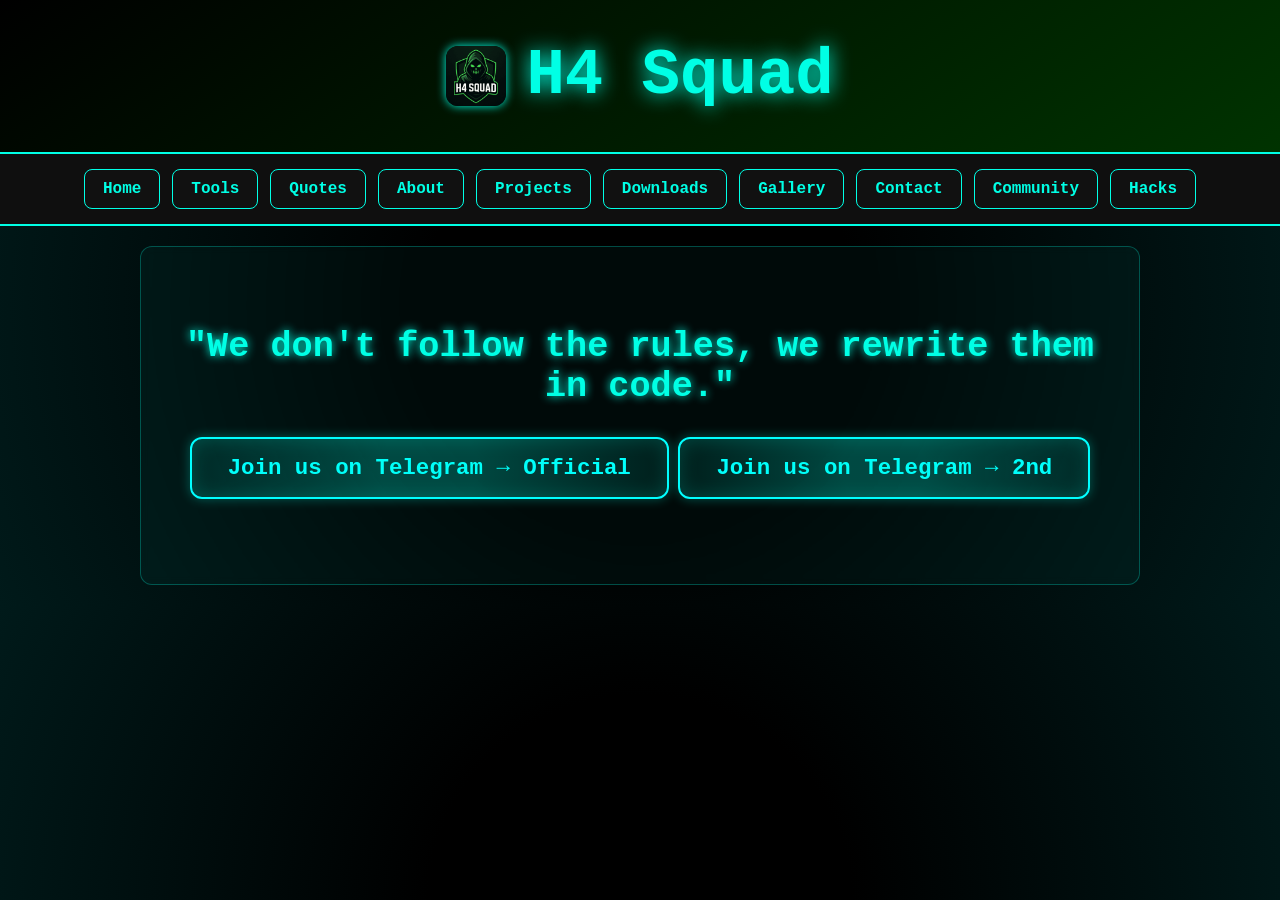
==== index.html @ eedea588 "Add files via upload" ====
<!DOCTYPE html>
<html lang="en">
<head>
  <meta charset="UTF-8" />
  <meta name="viewport" content="width=device-width, initial-scale=1.0" />
  <meta name="google-site-verification" content="google98528907d0a24b32" />
  <title>H4 Squad</title>
  <script type="application/ld+json">
  {
    "@context": "https://schema.org",
    "@type": "Organization",
    "name": "H4 Squad",
    "url": "https://h4squad.github.io",
    "description": "Elite collective of ethical hackers and cybersecurity innovators",
    "keywords": ["H4 Squad", "hackers", "cybersecurity", "ethical hacking"]
  }
  </script>
  <link rel="icon" href="favicon.ico" type="image/x-icon">
  <link rel="stylesheet" href="style.css" />
  <script src="script.js" defer></script>
</head>
<body>

<header>
    <div class="logo-container">
      <img src="logo.png" alt="H4 Logo" class="site-logo" />
      <h1>H4 Squad</h1>
    </div>
  </header>

<nav>
  <a href="#" onclick="showPage('home')">Home</a>
  <a href="#" onclick="showPage('tools')">Tools</a>
  <a href="#" onclick="showPage('quotes')">Quotes</a>
  <a href="#" onclick="showPage('about')">About</a>
  <a href="#" onclick="showPage('projects')">Projects</a>
  <a href="#" onclick="showPage('downloads')">Downloads</a>
  <a href="#" onclick="showPage('gallery')">Gallery</a>
  <a href="#" onclick="showPage('contact')">Contact</a>
  <a href="#" onclick="showPage('community')">Community</a>
  <a href="#" onclick="showPage('hacks')">Hacks</a>
</nav>

<section id="home" class="active">
  <h2>"We don't follow the rules, we rewrite them in code."</h2>
  <a class="telegram-link" href="https://t.me/h4_squad" target="_blank">
    Join us on Telegram → Official
  </a>
<a class="telegram-link" href="https://t.me/+J4scpz9v0Fo3OTdl" target="_blank">
    Join us on Telegram → 2nd
  </a>
</section>

<section id="tools"><h2>"A hacker is only as good as the tools they build."</h2>
<a class="download-link" href="https://adrinolinks.com/h4squadc" target="_blank">
    👉 Insta-Followers by (ARYA BHAI)
  </a>
<a class="download-link" href="https://adrinolinks.com/zEIOp" target="_blank">
    👉 JIO HOTSTAR-PREMIUIM ( JUGRAJ BHAI)
  </a></section>
<section id="quotes"><h2>"Behind every line of code, a shadow thinks."</h2></section>
<section id="about">
  <h2>Meet the minds behind H4 Squad</h2>
  <p>We are a collective of coders, creators, and digital warriors who believe in freedom of knowledge and innovation beyond boundaries.</p>
</section>
<section id="projects"><h2>"Revolution is built one project at a time."</h2></section>
<section id="downloads">
  <h2>"Download your future, decrypt your limits."</h2>
  <a class="download-link" href="https://adrinolinks.com/h4squad" target="_blank">
    👉 Insta -4 View by VIPESH , PULKIT (Click to Unlock)
  </a>
  <a class="download-link" href="https://adrinolinks.com/h4squada" target="_blank">
    👉 REMINI-PRO by (SHIVAM BHAI)
  </a>
</section>
<section id="gallery"><h2>"Every hack has a story — visualize it."</h2></section>
<section id="contact"><h2>"Ping us. Real ones know where to find us."</h2>
<br><br>
<h2> IF YOU WANT US TO MAKE YOUR WEBSITE THEN CLICK BUTTON ON BELOW </h2>
<a class="telegram-link" href="https://t.me/h4_squad" target="_blank">
    CONTACT
  </a></section>
<section id="community"><h2>"United minds create chaos — and order."</h2></section>
<section id="hacks"><h2>"Hacks aren't crimes, they're art in disguise."</h2></section>

</body>
</html>
---- style.css ----
* {
  margin: 0;
  padding: 0;
  box-sizing: border-box;
  scroll-behavior: smooth;
}
body {
  background: radial-gradient(circle, #000000 30%, #001a1a 100%);
  color: #00ffe5;
  font-family: 'Fira Code', 'Courier New', Courier, monospace;
  overflow-x: hidden;
}
header {
  background: linear-gradient(145deg, #000000, #003300);
  padding: 40px;
  text-align: center;
  box-shadow: 0 0 20px #00ffe5;
  animation: pulseGlow 6s ease-in-out infinite alternate;
}
@keyframes pulseGlow {
  0% { box-shadow: 0 0 10px #00ffe5; }
  100% { box-shadow: 0 0 25px #00ffe5; }
}
header h1 {
  font-size: 4em;
  text-shadow: 0 0 20px #00ffe5;
  animation: fadeInSlide 2s ease;
}

/* ✅ LOGO FIXED CSS */
.logo-container {
  display: flex;
  align-items: center;
  justify-content: center;
  gap: 20px;
  flex-wrap: wrap;
}
.site-logo {
  height: 60px;
  width: auto;
  border-radius: 12px;
  box-shadow: 0 0 10px #00ffe5;
  object-fit: contain;
  display: block;
}

/* Responsive for Mobile */
@media (max-width: 600px) {
  .logo-container {
    flex-direction: column;
    gap: 10px;
  }

  .site-logo {
    height: 50px;
  }

  header h1 {
    font-size: 2.5em;
  }
}

nav {
  display: flex;
  flex-wrap: wrap;
  justify-content: center;
  gap: 12px;
  padding: 15px;
  background: #0f0f0f;
  border-top: 2px solid #00ffe5;
  border-bottom: 2px solid #00ffe5;
}
nav a {
  color: #00ffe5;
  text-decoration: none;
  padding: 10px 18px;
  background-color: #111;
  border: 1px solid #00ffe5;
  border-radius: 8px;
  font-weight: bold;
  transition: all 0.4s ease;
}
nav a:hover {
  background-color: #00ffe5;
  color: #000;
  transform: scale(1.1);
  box-shadow: 0 0 12px #00ffe5;
}
section {
  padding: 80px 30px;
  text-align: center;
  display: none;
  opacity: 0;
  transform: translateY(20px);
  transition: all 0.6s ease-in-out;
  background: rgba(0, 255, 229, 0.04);
  margin: 20px auto;
  max-width: 1000px;
  border-radius: 12px;
  border: 1px solid #00ffe544;
  backdrop-filter: blur(4px);
}
section.active {
  display: block;
  opacity: 1;
  transform: translateY(0);
}
section h2 {
  font-size: 2.2em;
  color: #00ffe5;
  text-shadow: 0 0 10px #00ffe5;
  animation: fadeInSlide 1.6s ease;
}
@keyframes fadeInSlide {
  from { opacity: 0; transform: translateY(30px); }
  to { opacity: 1; transform: translateY(0); }
}

a.telegram-link,
a.download-link,
a.cta-link {
  display: inline-block;
  margin-top: 30px;
  padding: 16px 36px;
  font-size: 1.4em;
  font-weight: bold;
  color: #0ff;
  background-color: transparent;
  border: 2px solid #0ff;
  border-radius: 12px;
  text-decoration: none;
  position: relative;
  overflow: hidden;
  transition: all 0.4s ease;
  box-shadow: 0 0 12px #00ffe550, 0 0 20px #00ffe530 inset;
}
a.telegram-link:hover,
a.download-link:hover,
a.cta-link:hover {
  background-color: #00ffe5;
  color: #000;
  transform: scale(1.08);
  box-shadow: 0 0 18px #00ffe5, 0 0 35px #00ffe5 inset;
}
a.download-link::before,
a.telegram-link::before {
  content: "";
  position: absolute;
  top: -50%;
  left: -50%;
  width: 200%;
  height: 200%;
  background: radial-gradient(circle, #00ffe540 10%, transparent 70%);
  animation: pulseGlowBtn 3s infinite;
  z-index: 0;
}
a.download-link span,
a.telegram-link span {
  position: relative;
  z-index: 1;
}
@keyframes pulseGlowBtn {
  0% { transform: scale(0.95); opacity: 0.6; }
  50% { transform: scale(1.1); opacity: 0.3; }
  100% { transform: scale(0.95); opacity: 0.6; }
}
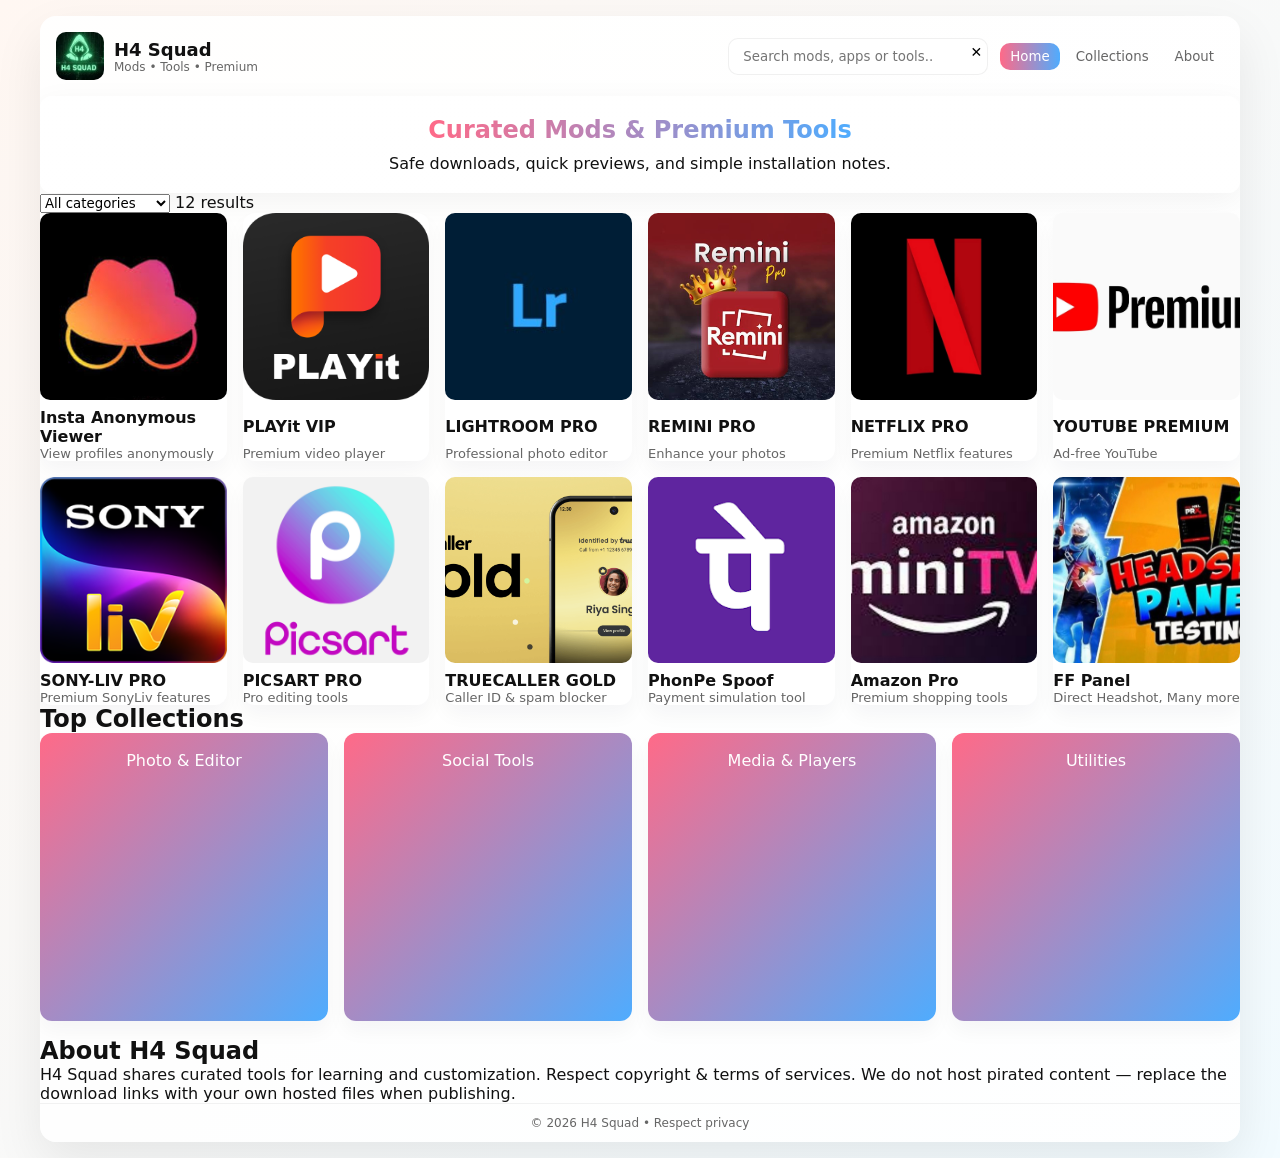
==== commit 9a323d08: "Add files via upload" ====
--- a/index.html
+++ b/index.html
@@ -1,87 +1,96 @@
 <!DOCTYPE html>
 <html lang="en">
 <head>
-  <meta charset="UTF-8" />
-  <meta name="viewport" content="width=device-width, initial-scale=1.0" />
-  <meta name="google-site-verification" content="google98528907d0a24b32" />
-  <title>H4 Squad</title>
-  <script type="application/ld+json">
-  {
-    "@context": "https://schema.org",
-    "@type": "Organization",
-    "name": "H4 Squad",
-    "url": "https://h4squad.github.io",
-    "description": "Elite collective of ethical hackers and cybersecurity innovators",
-    "keywords": ["H4 Squad", "hackers", "cybersecurity", "ethical hacking"]
-  }
-  </script>
-  <link rel="icon" href="favicon.ico" type="image/x-icon">
-  <link rel="stylesheet" href="style.css" />
-  <script src="script.js" defer></script>
+<meta charset="UTF-8">
+<meta name="viewport" content="width=device-width,initial-scale=1,0>
+<title>H4 Squad — Mods & Premium Tools</title>
+<link rel="icon" href="images/logo.jpg">
+<link rel="stylesheet" href="style.css">
+<script src="script.js" defer></script>
 </head>
 <body>
-
-<header>
-    <div class="logo-container">
-      <img src="logo.png" alt="H4 Logo" class="site-logo" />
-      <h1>H4 Squad</h1>
+<div class="app-wrap">
+  <header class="site-header">
+    <div class="left">
+      <img src="logo.jpg" alt="H4 Logo" class="logo">
+      <div class="brand">
+        <h1>H4 Squad</h1>
+        <p class="sub">Mods • Tools • Premium</p>
+      </div>
+    </div>
+    <div class="right">
+      <div class="search">
+        <input id="searchInput" type="search" placeholder="Search mods, apps or tools..." aria-label="Search mods">
+        <button id="searchClear" title="Clear">✕</button>
+      </div>
+      <nav class="top-nav" aria-label="top navigation">
+        <button data-target="home" class="nav-btn is-active">Home</button>
+        <button data-target="collections" class="nav-btn">Collections</button>
+        <button data-target="about" class="nav-btn">About</button>
+      </nav>
     </div>
   </header>
 
-<nav>
-  <a href="#" onclick="showPage('home')">Home</a>
-  <a href="#" onclick="showPage('tools')">Tools</a>
-  <a href="#" onclick="showPage('quotes')">Quotes</a>
-  <a href="#" onclick="showPage('about')">About</a>
-  <a href="#" onclick="showPage('projects')">Projects</a>
-  <a href="#" onclick="showPage('downloads')">Downloads</a>
-  <a href="#" onclick="showPage('gallery')">Gallery</a>
-  <a href="#" onclick="showPage('contact')">Contact</a>
-  <a href="#" onclick="showPage('community')">Community</a>
-  <a href="#" onclick="showPage('hacks')">Hacks</a>
-</nav>
+  <main class="main">
+    <section id="home" class="page active">
+      <div class="hero">
+        <h2>Curated Mods & Premium Tools</h2>
+        <p>Safe downloads, quick previews, and simple installation notes.</p>
+      </div>
+      <div class="controls">
+        <select id="categoryFilter" aria-label="Filter by category">
+          <option value="all">All categories</option>
+          <option value="social">Social</option>
+          <option value="photo">Photo & Edit</option>
+          <option value="media">Media & Players</option>
+          <option value="utilities">Utilities</option>
+        </select>
+        <span id="resultsCount">0 results</span>
+      </div>
+      <div id="cardsGrid" class="cards-grid"></div>
+    </section>
 
-<section id="home" class="active">
-  <h2>"We don't follow the rules, we rewrite them in code."</h2>
-  <a class="telegram-link" href="https://t.me/h4_squad" target="_blank">
-    Join us on Telegram → Official
-  </a>
-<a class="telegram-link" href="https://t.me/+J4scpz9v0Fo3OTdl" target="_blank">
-    Join us on Telegram → 2nd
-  </a>
-</section>
+    <section id="collections" class="page">
+      <h2>Top Collections</h2>
+      <div class="collections-grid">
+        <div class="collection-card" data-category="photo">Photo & Editor</div>
+        <div class="collection-card" data-category="social">Social Tools</div>
+        <div class="collection-card" data-category="media">Media & Players</div>
+        <div class="collection-card" data-category="utilities">Utilities</div>
+      </div>
+      <div id="collectionCards" class="cards-grid" style="margin-top:16px;"></div>
+    </section>
 
-<section id="tools"><h2>"A hacker is only as good as the tools they build."</h2>
-<a class="download-link" href="https://adrinolinks.com/h4squadc" target="_blank">
-    👉 Insta-Followers by (ARYA BHAI)
-  </a>
-<a class="download-link" href="https://adrinolinks.com/zEIOp" target="_blank">
-    👉 JIO HOTSTAR-PREMIUIM ( JUGRAJ BHAI)
-  </a></section>
-<section id="quotes"><h2>"Behind every line of code, a shadow thinks."</h2></section>
-<section id="about">
-  <h2>Meet the minds behind H4 Squad</h2>
-  <p>We are a collective of coders, creators, and digital warriors who believe in freedom of knowledge and innovation beyond boundaries.</p>
-</section>
-<section id="projects"><h2>"Revolution is built one project at a time."</h2></section>
-<section id="downloads">
-  <h2>"Download your future, decrypt your limits."</h2>
-  <a class="download-link" href="https://adrinolinks.com/h4squad" target="_blank">
-    👉 Insta -4 View by VIPESH , PULKIT (Click to Unlock)
-  </a>
-  <a class="download-link" href="https://adrinolinks.com/h4squada" target="_blank">
-    👉 REMINI-PRO by (SHIVAM BHAI)
-  </a>
-</section>
-<section id="gallery"><h2>"Every hack has a story — visualize it."</h2></section>
-<section id="contact"><h2>"Ping us. Real ones know where to find us."</h2>
-<br><br>
-<h2> IF YOU WANT US TO MAKE YOUR WEBSITE THEN CLICK BUTTON ON BELOW </h2>
-<a class="telegram-link" href="https://t.me/h4_squad" target="_blank">
-    CONTACT
-  </a></section>
-<section id="community"><h2>"United minds create chaos — and order."</h2></section>
-<section id="hacks"><h2>"Hacks aren't crimes, they're art in disguise."</h2></section>
+    <section id="about" class="page">
+      <h2>About H4 Squad</h2>
+      <p>H4 Squad shares curated tools for learning and customization. Respect copyright & terms of services. We do not host pirated content — replace the download links with your own hosted files when publishing.</p>
+    </section>
+  </main>
 
+  <footer class="site-footer">
+    <div>© <span id="year"></span> H4 Squad • Respect privacy</div>
+  </footer>
+</div> 
+
+<!-- Modal -->
+<div id="modal" class="modal" role="dialog" aria-hidden="true">
+  <div class="modal-panel">
+    <button id="modalClose" class="modal-close">✕</button>
+    <div class="modal-body">
+      <img id="modalImg" class="modal-img" src="" alt="mod image">
+      <div class="modal-content">
+        <h3 id="modalTitle"></h3>
+        <p id="modalDesc"></p>
+        <ul class="meta">
+          <li><strong>Size:</strong> <span id="modalSize"></span></li>
+          <li><strong>Category:</strong> <span id="modalCat"></span></li>
+        </ul>
+        <div class="modal-actions">
+          <a id="downloadBtn" class="btn primary" href="#" target="_blank">Download</a>
+        </div>
+      </div>
+    </div>
+  </div>
+</div>
 </body>
 </html>
--- a/style.css
+++ b/style.css
@@ -1,167 +1,106 @@
-
-* {
-  margin: 0;
-  padding: 0;
-  box-sizing: border-box;
-  scroll-behavior: smooth;
-}
-body {
-  background: radial-gradient(circle, #000000 30%, #001a1a 100%);
-  color: #00ffe5;
-  font-family: 'Fira Code', 'Courier New', Courier, monospace;
-  overflow-x: hidden;
-}
-header {
-  background: linear-gradient(145deg, #000000, #003300);
-  padding: 40px;
-  text-align: center;
-  box-shadow: 0 0 20px #00ffe5;
-  animation: pulseGlow 6s ease-in-out infinite alternate;
-}
-@keyframes pulseGlow {
-  0% { box-shadow: 0 0 10px #00ffe5; }
-  100% { box-shadow: 0 0 25px #00ffe5; }
-}
-header h1 {
-  font-size: 4em;
-  text-shadow: 0 0 20px #00ffe5;
-  animation: fadeInSlide 2s ease;
+:root{
+  --bg1:#fff7f2; --bg2:#f2fbff; --primary:#ff6a88; --accent:#4facfe;
+  --muted:#666; --radius:12px; --ease:cubic-bezier(.16,.84,.3,1);
 }
 
-/* ✅ LOGO FIXED CSS */
-.logo-container {
-  display: flex;
-  align-items: center;
-  justify-content: center;
-  gap: 20px;
-  flex-wrap: wrap;
-}
-.site-logo {
-  height: 60px;
-  width: auto;
-  border-radius: 12px;
-  box-shadow: 0 0 10px #00ffe5;
-  object-fit: contain;
-  display: block;
+*{box-sizing:border-box;margin:0;padding:0;font-family:Inter,system-ui,sans-serif;}
+body{background:linear-gradient(135deg,var(--bg1),var(--bg2));padding:16px;display:flex;justify-content:center;color:#111;}
+.app-wrap{width:100%;max-width:1200px;background:linear-gradient(180deg,rgba(255,255,255,0.95),rgba(255,255,255,0.9));border-radius:16px;overflow:hidden;box-shadow:0 20px 50px rgba(0,0,0,0.08);}
+
+/* ===== Header ===== */
+.site-header{display:flex;justify-content:space-between;align-items:center;padding:16px;gap:12px;flex-wrap:wrap;}
+.left{display:flex;align-items:center;gap:10px;}
+.logo{width:48px;height:48px;border-radius:10px;object-fit:cover;}
+.brand h1{margin:0;font-size:18px;}
+.brand .sub{font-size:12px;color:var(--muted);}
+.right{display:flex;align-items:center;gap:12px;flex-wrap:wrap;}
+.search{position:relative;}
+.search input{padding:10px 40px 10px 14px;border-radius:10px;border:1px solid rgba(0,0,0,0.06);width:260px;outline:none;}
+#searchClear{position:absolute;right:6px;top:6px;background:transparent;border:0;cursor:pointer;font-size:14px;}
+.top-nav{display:flex;gap:6px;flex-wrap:wrap;}
+.nav-btn{background:transparent;border:0;padding:6px 10px;border-radius:10px;color:var(--muted);cursor:pointer;transition:all .25s var(--ease);}
+.nav-btn.is-active{background:linear-gradient(90deg,var(--primary),var(--accent));color:#fff;}
+
+/* ===== Hero ===== */
+.hero{display:flex;flex-direction:column;align-items:center;gap:10px;padding:20px;border-radius:12px;background:linear-gradient(180deg, rgba(255,255,255,0.95), rgba(255,255,255,0.9));box-shadow:0 8px 30px rgba(0,0,0,0.05);}
+.hero h2{font-size:24px;background:linear-gradient(90deg,var(--primary),var(--accent));-webkit-background-clip:text;-webkit-text-fill-color:transparent;text-align:center;}
+
+/* ===== Cards & Collections ===== */
+.cards-grid,
+.collections-grid{
+  display:grid;
+  grid-template-columns:repeat(auto-fit, minmax(180px, 1fr));
+  gap:16px;
 }
 
-/* Responsive for Mobile */
-@media (max-width: 600px) {
-  .logo-container {
-    flex-direction: column;
-    gap: 10px;
-  }
-
-  .site-logo {
-    height: 50px;
-  }
-
-  header h1 {
-    font-size: 2.5em;
-  }
+.card,
+.collection-card{
+  display:flex;flex-direction:column;justify-content:space-between;
+  background:#fff;border-radius:12px;box-shadow:0 10px 20px rgba(16,24,40,0.04);
+  cursor:pointer;transition:transform .18s var(--ease);
 }
 
-nav {
-  display: flex;
-  flex-wrap: wrap;
-  justify-content: center;
-  gap: 12px;
-  padding: 15px;
-  background: #0f0f0f;
-  border-top: 2px solid #00ffe5;
-  border-bottom: 2px solid #00ffe5;
+.card:hover,.collection-card:hover{transform:translateY(-6px);box-shadow:0 18px 40px rgba(16,24,40,0.06);}
+
+.card-img{
+  width:100%;height:auto;aspect-ratio:1 / 1;border-radius:10px;object-fit:cover;
 }
-nav a {
-  color: #00ffe5;
-  text-decoration: none;
-  padding: 10px 18px;
-  background-color: #111;
-  border: 1px solid #00ffe5;
-  border-radius: 8px;
-  font-weight: bold;
-  transition: all 0.4s ease;
-}
-nav a:hover {
-  background-color: #00ffe5;
-  color: #000;
-  transform: scale(1.1);
-  box-shadow: 0 0 12px #00ffe5;
-}
-section {
-  padding: 80px 30px;
-  text-align: center;
-  display: none;
-  opacity: 0;
-  transform: translateY(20px);
-  transition: all 0.6s ease-in-out;
-  background: rgba(0, 255, 229, 0.04);
-  margin: 20px auto;
-  max-width: 1000px;
-  border-radius: 12px;
-  border: 1px solid #00ffe544;
-  backdrop-filter: blur(4px);
-}
-section.active {
-  display: block;
-  opacity: 1;
-  transform: translateY(0);
-}
-section h2 {
-  font-size: 2.2em;
-  color: #00ffe5;
-  text-shadow: 0 0 10px #00ffe5;
-  animation: fadeInSlide 1.6s ease;
-}
-@keyframes fadeInSlide {
-  from { opacity: 0; transform: translateY(30px); }
-  to { opacity: 1; transform: translateY(0); }
+.card h3{font-size:16px;margin:8px 0 0;color:#111;text-align:left;}
+.card p{margin:0;color:var(--muted);font-size:13px;text-align:left;}
+
+.collection-card{
+  padding:18px;background:linear-gradient(135deg,var(--primary),var(--accent));color:#fff;text-align:center;
+  aspect-ratio:1 / 1;
 }
 
-a.telegram-link,
-a.download-link,
-a.cta-link {
-  display: inline-block;
-  margin-top: 30px;
-  padding: 16px 36px;
-  font-size: 1.4em;
-  font-weight: bold;
-  color: #0ff;
-  background-color: transparent;
-  border: 2px solid #0ff;
-  border-radius: 12px;
-  text-decoration: none;
-  position: relative;
-  overflow: hidden;
-  transition: all 0.4s ease;
-  box-shadow: 0 0 12px #00ffe550, 0 0 20px #00ffe530 inset;
+/* ===== Autocomplete ===== */
+.autocomplete-list{position:absolute;top:100%;left:0;right:0;background:#fff;border:1px solid rgba(0,0,0,0.08);border-radius:8px;max-height:240px;overflow:auto;box-shadow:0 12px 40px rgba(16,24,40,0.06);z-index:60;display:none;}
+.autocomplete-list li{padding:8px 12px;cursor:pointer;list-style:none;}
+.autocomplete-list li:hover{background:linear-gradient(90deg,var(--primary),var(--accent));color:#fff;}
+
+/* ===== Modal ===== */
+.modal{display:none;position:fixed;inset:0;background:rgba(0,0,0,0.45);backdrop-filter:blur(2px);align-items:center;justify-content:center;z-index:200;}
+.modal-panel{width:min(760px,95%);max-width:760px;background:#fff;border-radius:12px;overflow:hidden;box-shadow:0 40px 80px rgba(16,24,40,0.15);position:relative;}
+.modal-body{display:flex;gap:12px;padding:16px;align-items:flex-start;flex-wrap:wrap;}
+.modal-img{width:260px;height:260px;object-fit:cover;border-radius:10px;}
+.modal-content{flex:1;}
+.modal-close{position:absolute;right:18px;top:12px;border:0;background:transparent;font-size:22px;font-weight:bold;color:var(--primary);cursor:pointer;transition:color 0.2s;}
+.modal-close:hover{color:var(--accent);}
+.modal-actions{margin-top:12px;display:flex;gap:10px;justify-content:flex-start;flex-wrap:wrap;}
+.modal-actions .btn{padding:10px 16px;}
+.modal-actions .btn.primary{background:linear-gradient(90deg,var(--primary),var(--accent));color:#fff;padding:10px 16px;border-radius:10px;text-decoration:none;display:inline-block;font-weight:600;transition:all 0.2s;}
+.modal-actions .btn.primary:hover{transform:translateY(-2px);box-shadow:0 6px 12px rgba(0,0,0,0.15);}
+
+/* ===== Footer ===== */
+footer.site-footer{padding:12px;font-size:12px;text-align:center;color:var(--muted);border-top:1px solid rgba(0,0,0,0.05);}
+
+/* ===== Responsive ===== */
+@media(max-width:1024px){
+  .cards-grid,.collections-grid{grid-template-columns:repeat(auto-fit,minmax(160px,1fr));}
+  .hero h2{font-size:22px;}
 }
-a.telegram-link:hover,
-a.download-link:hover,
-a.cta-link:hover {
-  background-color: #00ffe5;
-  color: #000;
-  transform: scale(1.08);
-  box-shadow: 0 0 18px #00ffe5, 0 0 35px #00ffe5 inset;
+
+@media(max-width:780px){
+  .cards-grid,.collections-grid{grid-template-columns:repeat(2,1fr);}
+  .card-img,.collection-card{aspect-ratio:1 / 1;}
+  .modal-body{flex-direction:column;align-items:center;gap:16px;}
+  .modal-img{width:100%;height:auto;max-width:300px;}
+  .modal-content{width:100%;}
+  .modal-actions{justify-content:center;flex-wrap:wrap;}
+  .search input{width:160px;}
+  .right{gap:8px;}
+  .top-nav{justify-content:center;}
 }
-a.download-link::before,
-a.telegram-link::before {
-  content: "";
-  position: absolute;
-  top: -50%;
-  left: -50%;
-  width: 200%;
-  height: 200%;
-  background: radial-gradient(circle, #00ffe540 10%, transparent 70%);
-  animation: pulseGlowBtn 3s infinite;
-  z-index: 0;
+
+@media(max-width:600px){
+  .site-header{flex-direction:column;align-items:flex-start;gap:10px;}
+  .cards-grid,.collections-grid{grid-template-columns:repeat(2,1fr);}
+  .hero{padding:16px;}
 }
-a.download-link span,
-a.telegram-link span {
-  position: relative;
-  z-index: 1;
+
+@media(max-width:420px){
+  .search input{width:120px;}
+  .hero h2{font-size:20px;}
+  .cards-grid,.collections-grid{grid-template-columns:repeat(2,1fr);}
+  .card,.collection-card{padding:10px;}
 }
-@keyframes pulseGlowBtn {
-  0% { transform: scale(0.95); opacity: 0.6; }
-  50% { transform: scale(1.1); opacity: 0.3; }
-  100% { transform: scale(0.95); opacity: 0.6; }
-}
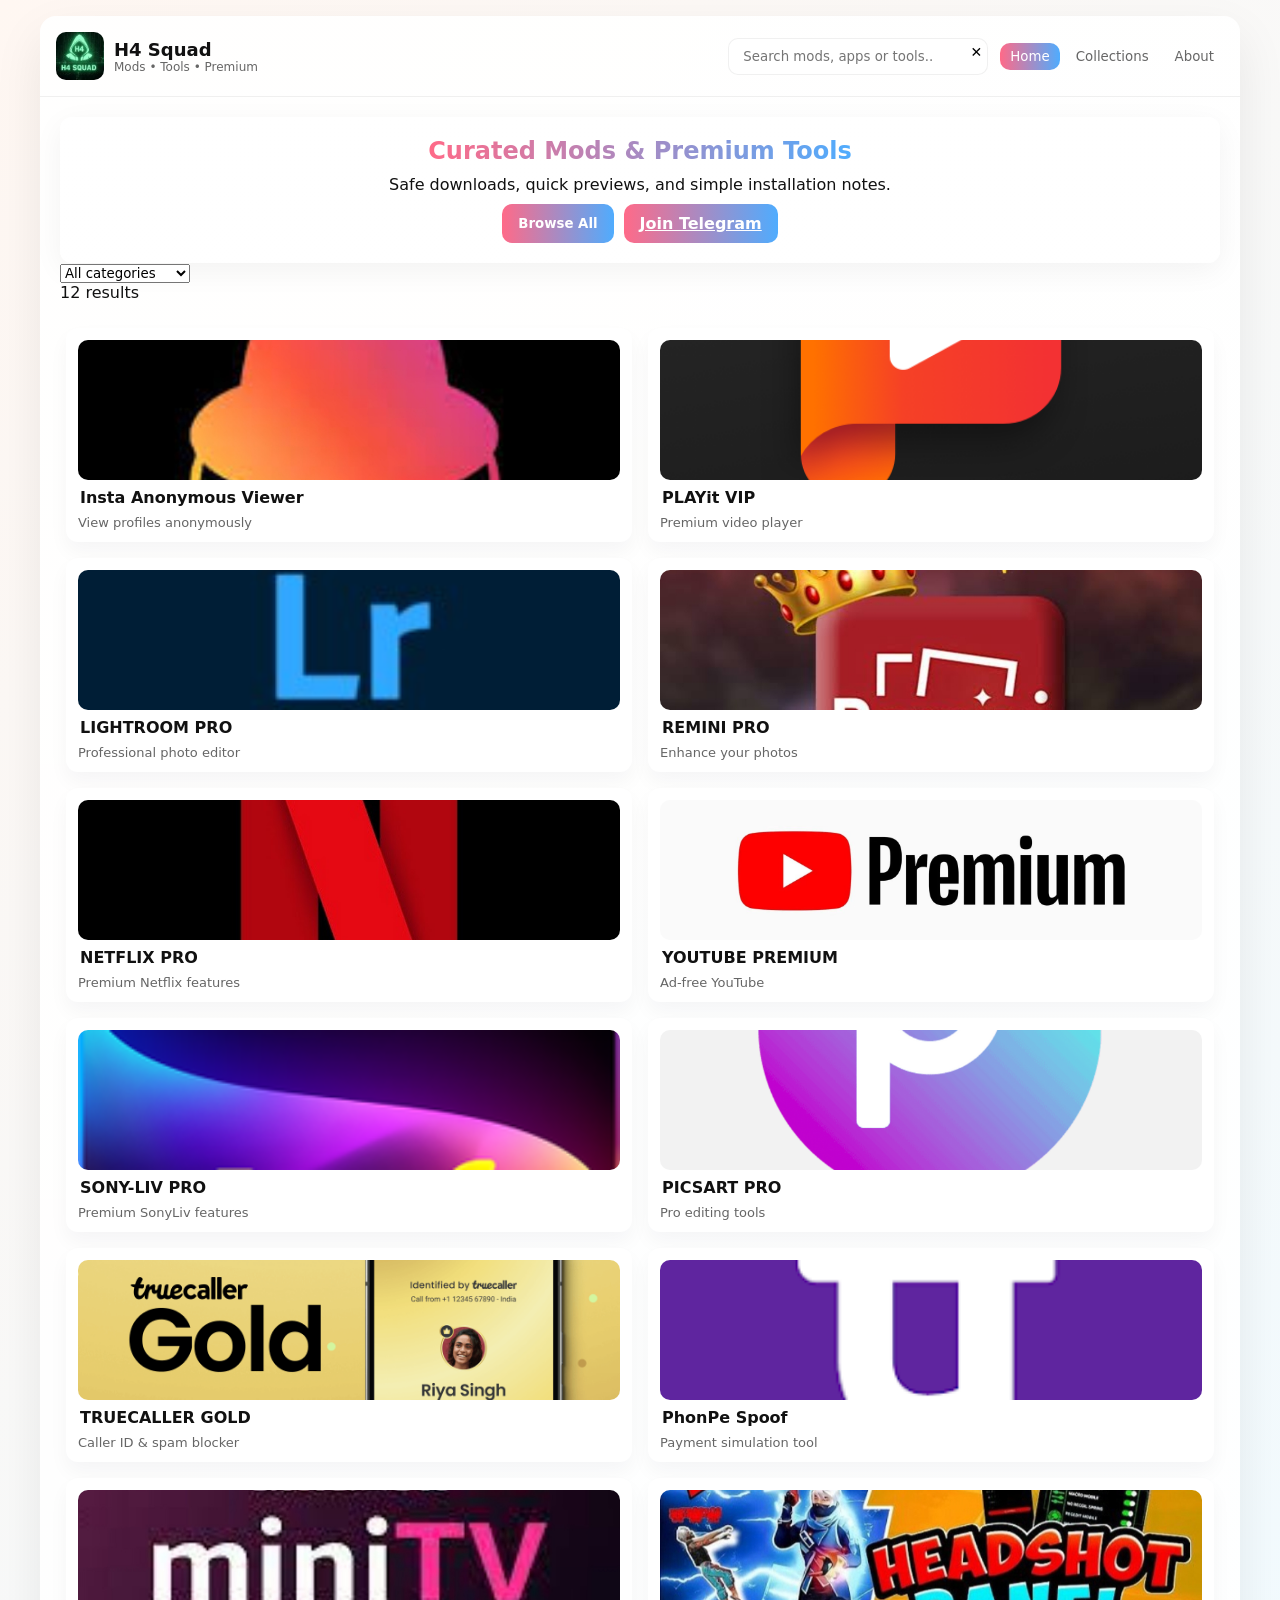
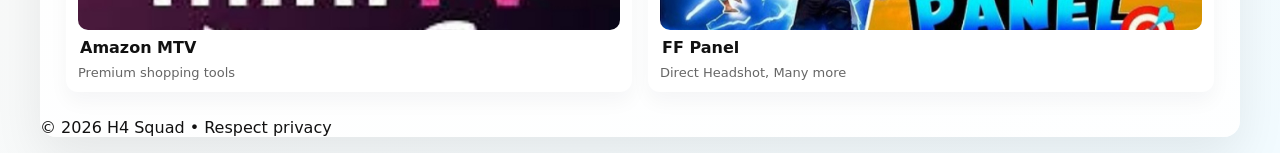
==== commit a94eb8ac: "Add files via upload" ====
--- a/index.html
+++ b/index.html
@@ -1,96 +1,114 @@
-<!DOCTYPE html>
+<!doctype html>
 <html lang="en">
 <head>
-<meta charset="UTF-8">
-<meta name="viewport" content="width=device-width,initial-scale=1,0>
-<title>H4 Squad — Mods & Premium Tools</title>
-<link rel="icon" href="images/logo.jpg">
-<link rel="stylesheet" href="style.css">
-<script src="script.js" defer></script>
+  <meta charset="utf-8" />
+  <meta name="viewport" content="width=device-width,initial-scale=1" />
+  <title>H4 Squad — Mods & Premium Tools</title>
+  <link rel="stylesheet" href="style.css">
+  <script src="script.js" defer></script>
 </head>
 <body>
-<div class="app-wrap">
-  <header class="site-header">
-    <div class="left">
-      <img src="logo.jpg" alt="H4 Logo" class="logo">
-      <div class="brand">
-        <h1>H4 Squad</h1>
-        <p class="sub">Mods • Tools • Premium</p>
+  <div class="app-wrap">
+
+    <header class="site-header">
+      <div class="left">
+        <img src="logo.jpg" alt="logo" class="logo">
+        <div class="brand">
+          <h1>H4 Squad</h1>
+          <p class="sub">Mods • Tools • Premium</p>
+        </div>
       </div>
-    </div>
-    <div class="right">
-      <div class="search">
-        <input id="searchInput" type="search" placeholder="Search mods, apps or tools..." aria-label="Search mods">
-        <button id="searchClear" title="Clear">✕</button>
+
+      <div class="right">
+        <div class="search" style="position:relative;">
+          <input id="searchInput" type="search" placeholder="Search mods, apps or tools..." aria-label="Search mods" autocomplete="off">
+          <button id="searchClear" title="Clear">✕</button>
+          <!-- autocomplete list appended by JS -->
+        </div>
+
+        <nav class="top-nav" aria-label="top navigation">
+          <button data-target="home" class="nav-btn is-active">Home</button>
+          <button data-target="collections" class="nav-btn">Collections</button>
+          <button data-target="about" class="nav-btn">About</button>
+        </nav>
       </div>
-      <nav class="top-nav" aria-label="top navigation">
-        <button data-target="home" class="nav-btn is-active">Home</button>
-        <button data-target="collections" class="nav-btn">Collections</button>
-        <button data-target="about" class="nav-btn">About</button>
-      </nav>
-    </div>
-  </header>
+    </header>
 
-  <main class="main">
-    <section id="home" class="page active">
-      <div class="hero">
-        <h2>Curated Mods & Premium Tools</h2>
-        <p>Safe downloads, quick previews, and simple installation notes.</p>
-      </div>
-      <div class="controls">
-        <select id="categoryFilter" aria-label="Filter by category">
-          <option value="all">All categories</option>
-          <option value="social">Social</option>
-          <option value="photo">Photo & Edit</option>
-          <option value="media">Media & Players</option>
-          <option value="utilities">Utilities</option>
-        </select>
-        <span id="resultsCount">0 results</span>
-      </div>
-      <div id="cardsGrid" class="cards-grid"></div>
-    </section>
+    <main class="main">
+      <!-- HOME -->
+      <section id="home" class="page active">
+        <div class="hero">
+          <h2>Curated Mods & Premium Tools</h2>
+          <p>Safe downloads, quick previews, and simple installation notes.</p>
+          <div class="hero-actions">
+            <button id="showAll" class="btn primary">Browse All</button>
+            <a class="btn telegram" href="https://t.me/h4_squad" target="_blank" rel="noopener">Join Telegram</a>
+          </div>
+        </div>
 
-    <section id="collections" class="page">
-      <h2>Top Collections</h2>
-      <div class="collections-grid">
-        <div class="collection-card" data-category="photo">Photo & Editor</div>
-        <div class="collection-card" data-category="social">Social Tools</div>
-        <div class="collection-card" data-category="media">Media & Players</div>
-        <div class="collection-card" data-category="utilities">Utilities</div>
-      </div>
-      <div id="collectionCards" class="cards-grid" style="margin-top:16px;"></div>
-    </section>
+        <div class="controls">
+          <div class="filters">
+            <select id="categoryFilter" aria-label="Filter by category">
+              <option value="all">All categories</option>
+              <option value="social">Social</option>
+              <option value="photo">Photo & Edit</option>
+              <option value="media">Media & Players</option>
+              <option value="utilities">Utilities</option>
+            </select>
+          </div>
+          <div class="stats">
+            <span id="resultsCount">0 results</span>
+          </div>
+        </div>
 
-    <section id="about" class="page">
-      <h2>About H4 Squad</h2>
-      <p>H4 Squad shares curated tools for learning and customization. Respect copyright & terms of services. We do not host pirated content — replace the download links with your own hosted files when publishing.</p>
-    </section>
-  </main>
+        <div id="cardsGrid" class="cards-grid" aria-live="polite"></div>
+      </section>
 
-  <footer class="site-footer">
-    <div>© <span id="year"></span> H4 Squad • Respect privacy</div>
-  </footer>
-</div> 
+      <!-- COLLECTIONS -->
+      <section id="collections" class="page">
+        <h2>Top Collections</h2>
+        <div class="collections-grid">
+          <div class="collection-card" data-category="photo"><h3>Photo & Editor</h3></div>
+          <div class="collection-card" data-category="social"><h3>Social Tools</h3></div>
+          <div class="collection-card" data-category="media"><h3>Media & Players</h3></div>
+          <div class="collection-card" data-category="utilities"><h3>Utilities</h3></div>
+        </div>
 
-<!-- Modal -->
-<div id="modal" class="modal" role="dialog" aria-hidden="true">
-  <div class="modal-panel">
-    <button id="modalClose" class="modal-close">✕</button>
-    <div class="modal-body">
-      <img id="modalImg" class="modal-img" src="" alt="mod image">
-      <div class="modal-content">
-        <h3 id="modalTitle"></h3>
-        <p id="modalDesc"></p>
-        <ul class="meta">
-          <li><strong>Size:</strong> <span id="modalSize"></span></li>
-          <li><strong>Category:</strong> <span id="modalCat"></span></li>
-        </ul>
-        <div class="modal-actions">
-          <a id="downloadBtn" class="btn primary" href="#" target="_blank">Download</a>
+        <div id="collectionCards" class="cards-grid" style="margin-top:18px;"></div>
+      </section>
+
+      <!-- ABOUT -->
+      <section id="about" class="page">
+        <h2>About H4 Squad</h2>
+        <p>H4 Squad shares curated tools for learning and customization. Respect copyright & terms of services.</p>
+      </section>
+    </main>
+
+    <footer class="site-footer">
+      <div>© <span id="year"></span> H4 Squad • Respect privacy</div>
+    </footer>
+  </div>
+
+  <!-- Modal -->
+  <div id="modal" class="modal" role="dialog" aria-hidden="true">
+    <div class="modal-panel" role="document">
+      <button id="modalClose" class="modal-close" aria-label="Close">✕</button>
+      <div class="modal-body">
+        <img id="modalImg" src="images/default.jpg" alt="" class="modal-img">
+        <div class="modal-content">
+          <h3 id="modalTitle"></h3>
+          <p id="modalDesc"></p>
+          <ul class="meta">
+            <li><strong>Size:</strong> <span id="modalSize"></span></li>
+            <li><strong>Category:</strong> <span id="modalCat"></span></li>
+          </ul>
+          <div class="modal-actions">
+            <a id="downloadBtn" class="btn primary" href="#" target="_blank" rel="noopener">Download</a>
+          </div>
         </div>
       </div>
     </div>
   </div>
-</div>
+
 </body>
 </html>
--- a/style.css
+++ b/style.css
@@ -1,106 +1,153 @@
 :root{
-  --bg1:#fff7f2; --bg2:#f2fbff; --primary:#ff6a88; --accent:#4facfe;
-  --muted:#666; --radius:12px; --ease:cubic-bezier(.16,.84,.3,1);
+  --bg1:#fff7f2;
+  --bg2:#f2fbff;
+  --primary:#ff6a88;
+  --accent:#4facfe;
+  --muted:#666;
+  --radius:12px;
+  --ease:cubic-bezier(.16,.84,.3,1);
 }
 
+/* Reset & base */
 *{box-sizing:border-box;margin:0;padding:0;font-family:Inter,system-ui,sans-serif;}
-body{background:linear-gradient(135deg,var(--bg1),var(--bg2));padding:16px;display:flex;justify-content:center;color:#111;}
-.app-wrap{width:100%;max-width:1200px;background:linear-gradient(180deg,rgba(255,255,255,0.95),rgba(255,255,255,0.9));border-radius:16px;overflow:hidden;box-shadow:0 20px 50px rgba(0,0,0,0.08);}
+body{
+  background:linear-gradient(135deg,var(--bg1),var(--bg2));
+  padding:16px;display:flex;justify-content:center;
+  color:#111;
+}
 
-/* ===== Header ===== */
-.site-header{display:flex;justify-content:space-between;align-items:center;padding:16px;gap:12px;flex-wrap:wrap;}
+/* Container */
+.app-wrap{
+  width:100%;max-width:1200px;
+  background:linear-gradient(180deg,rgba(255,255,255,0.95),rgba(255,255,255,0.9));
+  border-radius:16px;overflow:hidden;box-shadow:0 20px 50px rgba(0,0,0,0.08);
+}
+
+/* Header */
+.site-header{display:flex;justify-content:space-between;align-items:center;padding:16px;gap:12px;border-bottom:1px solid rgba(0,0,0,0.06);}
 .left{display:flex;align-items:center;gap:10px;}
 .logo{width:48px;height:48px;border-radius:10px;object-fit:cover;}
 .brand h1{margin:0;font-size:18px;}
 .brand .sub{font-size:12px;color:var(--muted);}
-.right{display:flex;align-items:center;gap:12px;flex-wrap:wrap;}
+
+/* Search + Nav */
+.right{display:flex;align-items:center;gap:12px;}
 .search{position:relative;}
-.search input{padding:10px 40px 10px 14px;border-radius:10px;border:1px solid rgba(0,0,0,0.06);width:260px;outline:none;}
+.search input{
+  padding:10px 40px 10px 14px;border-radius:10px;border:1px solid rgba(0,0,0,0.06);width:260px;outline:none;
+}
 #searchClear{position:absolute;right:6px;top:6px;background:transparent;border:0;cursor:pointer;font-size:14px;}
-.top-nav{display:flex;gap:6px;flex-wrap:wrap;}
+.top-nav{display:flex;gap:6px;}
 .nav-btn{background:transparent;border:0;padding:6px 10px;border-radius:10px;color:var(--muted);cursor:pointer;transition:all .25s var(--ease);}
 .nav-btn.is-active{background:linear-gradient(90deg,var(--primary),var(--accent));color:#fff;}
 
-/* ===== Hero ===== */
+/* Main */
+.main{padding:20px;}
+.page{display:none;}
+.page.active{display:block;}
+
+/* Hero */
 .hero{display:flex;flex-direction:column;align-items:center;gap:10px;padding:20px;border-radius:12px;background:linear-gradient(180deg, rgba(255,255,255,0.95), rgba(255,255,255,0.9));box-shadow:0 8px 30px rgba(0,0,0,0.05);}
-.hero h2{font-size:24px;background:linear-gradient(90deg,var(--primary),var(--accent));-webkit-background-clip:text;-webkit-text-fill-color:transparent;text-align:center;}
+.hero h2{font-size:24px;background:linear-gradient(90deg,var(--primary),var(--accent));-webkit-background-clip:text;-webkit-text-fill-color:transparent;}
+.hero-actions{display:flex;gap:10px;}
 
-/* ===== Cards & Collections ===== */
-.cards-grid,
-.collections-grid{
+/* Buttons */
+.btn{cursor:pointer;padding:10px 16px;border-radius:10px;border:0;font-weight:600;transition:all .2s var(--ease);}
+.btn.primary{background:linear-gradient(90deg,var(--primary),var(--accent));color:#fff;}
+.btn.telegram{background:linear-gradient(90deg,#ff6a88,#4facfe);color:#fff !important;}
+
+/* Grid & Card */
+.cards-grid{
   display:grid;
-  grid-template-columns:repeat(auto-fit, minmax(180px, 1fr));
+  grid-template-columns:repeat(2,1fr);  /* Always 2 mods per row */
   gap:16px;
+  margin-top:20px;
+  padding:6px;
 }
-
-.card,
-.collection-card{
-  display:flex;flex-direction:column;justify-content:space-between;
-  background:#fff;border-radius:12px;box-shadow:0 10px 20px rgba(16,24,40,0.04);
-  cursor:pointer;transition:transform .18s var(--ease);
-}
-
-.card:hover,.collection-card:hover{transform:translateY(-6px);box-shadow:0 18px 40px rgba(16,24,40,0.06);}
-
-.card-img{
-  width:100%;height:auto;aspect-ratio:1 / 1;border-radius:10px;object-fit:cover;
-}
-.card h3{font-size:16px;margin:8px 0 0;color:#111;text-align:left;}
+.card{padding:12px;background:#fff;border-radius:12px;box-shadow:0 10px 20px rgba(16,24,40,0.04);cursor:pointer;transition:transform .18s var(--ease);display:flex;flex-direction:column;gap:8px;align-items:stretch;}
+.card:hover{transform:translateY(-6px);box-shadow:0 18px 40px rgba(16,24,40,0.06);}
+.card-img{width:100%;height:140px;object-fit:cover;border-radius:10px;display:block;}
+.card h3{font-size:16px;margin:0 2px;color:#111;text-align:left;}
 .card p{margin:0;color:var(--muted);font-size:13px;text-align:left;}
 
-.collection-card{
-  padding:18px;background:linear-gradient(135deg,var(--primary),var(--accent));color:#fff;text-align:center;
-  aspect-ratio:1 / 1;
-}
+/* Collections */
+.collections-grid{display:grid;grid-template-columns:repeat(auto-fit,minmax(200px,1fr));gap:12px;margin-top:16px;}
+.collection-card{padding:18px;background:linear-gradient(135deg,var(--primary),var(--accent));color:#fff;border-radius:12px;cursor:pointer;text-align:center;}
 
-/* ===== Autocomplete ===== */
+/* Autocomplete */
 .autocomplete-list{position:absolute;top:100%;left:0;right:0;background:#fff;border:1px solid rgba(0,0,0,0.08);border-radius:8px;max-height:240px;overflow:auto;box-shadow:0 12px 40px rgba(16,24,40,0.06);z-index:60;display:none;}
 .autocomplete-list li{padding:8px 12px;cursor:pointer;list-style:none;}
 .autocomplete-list li:hover{background:linear-gradient(90deg,var(--primary),var(--accent));color:#fff;}
 
-/* ===== Modal ===== */
+/* Modal */
 .modal{display:none;position:fixed;inset:0;background:rgba(0,0,0,0.45);backdrop-filter:blur(2px);align-items:center;justify-content:center;z-index:200;}
 .modal-panel{width:min(760px,95%);max-width:760px;background:#fff;border-radius:12px;overflow:hidden;box-shadow:0 40px 80px rgba(16,24,40,0.15);position:relative;}
-.modal-body{display:flex;gap:12px;padding:16px;align-items:flex-start;flex-wrap:wrap;}
-.modal-img{width:260px;height:260px;object-fit:cover;border-radius:10px;}
-.modal-content{flex:1;}
-.modal-close{position:absolute;right:18px;top:12px;border:0;background:transparent;font-size:22px;font-weight:bold;color:var(--primary);cursor:pointer;transition:color 0.2s;}
-.modal-close:hover{color:var(--accent);}
-.modal-actions{margin-top:12px;display:flex;gap:10px;justify-content:flex-start;flex-wrap:wrap;}
-.modal-actions .btn{padding:10px 16px;}
-.modal-actions .btn.primary{background:linear-gradient(90deg,var(--primary),var(--accent));color:#fff;padding:10px 16px;border-radius:10px;text-decoration:none;display:inline-block;font-weight:600;transition:all 0.2s;}
-.modal-actions .btn.primary:hover{transform:translateY(-2px);box-shadow:0 6px 12px rgba(0,0,0,0.15);}
-
-/* ===== Footer ===== */
-footer.site-footer{padding:12px;font-size:12px;text-align:center;color:var(--muted);border-top:1px solid rgba(0,0,0,0.05);}
-
-/* ===== Responsive ===== */
-@media(max-width:1024px){
-  .cards-grid,.collections-grid{grid-template-columns:repeat(auto-fit,minmax(160px,1fr));}
-  .hero h2{font-size:22px;}
+.modal-body{display:flex;gap:12px;padding:16px;align-items:flex-start;flex-direction:column;} /* force vertical layout */
+.modal-img{width:100%;height:200px;object-fit:cover;border-radius:10px;}
+.modal-content{flex:1;display:flex;flex-direction:column;gap:12px;}
+.modal-content h3{margin:0;}
+.modal-content p{margin:0;color:var(--muted);}
+.modal-actions{margin-top:auto;display:flex;justify-content:flex-start;} /* download button pushed down */
+.modal-close {
+  position: absolute;
+  right: 18px;
+  top: 12px;
+  font-size: 22px;
+  font-weight: bold;
+  color: var(--primary);
+  background: #fff;
+  border: 2px solid var(--accent);
+  border-radius: 50%;
+  width: 34px;
+  height: 34px;
+  display: flex;
+  align-items: center;
+  justify-content: center;
+  cursor: pointer;
+  box-shadow: 0 0 10px var(--accent), 0 0 20px var(--primary);
+  transition: all 0.3s ease;
 }
 
-@media(max-width:780px){
-  .cards-grid,.collections-grid{grid-template-columns:repeat(2,1fr);}
-  .card-img,.collection-card{aspect-ratio:1 / 1;}
-  .modal-body{flex-direction:column;align-items:center;gap:16px;}
-  .modal-img{width:100%;height:auto;max-width:300px;}
-  .modal-content{width:100%;}
-  .modal-actions{justify-content:center;flex-wrap:wrap;}
+.modal-close:hover {
+  color: #fff;
+  background: linear-gradient(90deg, var(--primary), var(--accent));
+  border-color: transparent;
+  box-shadow: 0 0 15px var(--primary), 0 0 25px var(--accent);
+}
+
+
+/* responsive tweaks */
+@media (max-width:780px){
+  .card-img{height:110px;}
   .search input{width:160px;}
   .right{gap:8px;}
-  .top-nav{justify-content:center;}
 }
 
-@media(max-width:600px){
-  .site-header{flex-direction:column;align-items:flex-start;gap:10px;}
-  .cards-grid,.collections-grid{grid-template-columns:repeat(2,1fr);}
-  .hero{padding:16px;}
+@media (max-width:420px){
+  .search input{width:140px;}
 }
+/* Responsive tweak: nav below search bar */
+@media (max-width:600px){
+  .right{
+    flex-direction:column;   /* ek ke niche ek */
+    align-items:flex-start;  /* left align */
+    gap:10px;
+    width:100%;
+  }
 
-@media(max-width:420px){
-  .search input{width:120px;}
-  .hero h2{font-size:20px;}
-  .cards-grid,.collections-grid{grid-template-columns:repeat(2,1fr);}
-  .card,.collection-card{padding:10px;}
+  .search{
+    width:100%;  /* search bar poore width le */
+  }
+  .search input{
+    width:100%;
+  }
+
+  .top-nav{
+    width:100%;
+    justify-content:space-around; /* nav buttons spread out */
+  }
+  .nav-btn{
+    flex:1;               /* sab button equal width le */
+    text-align:center; 
+  }
 }
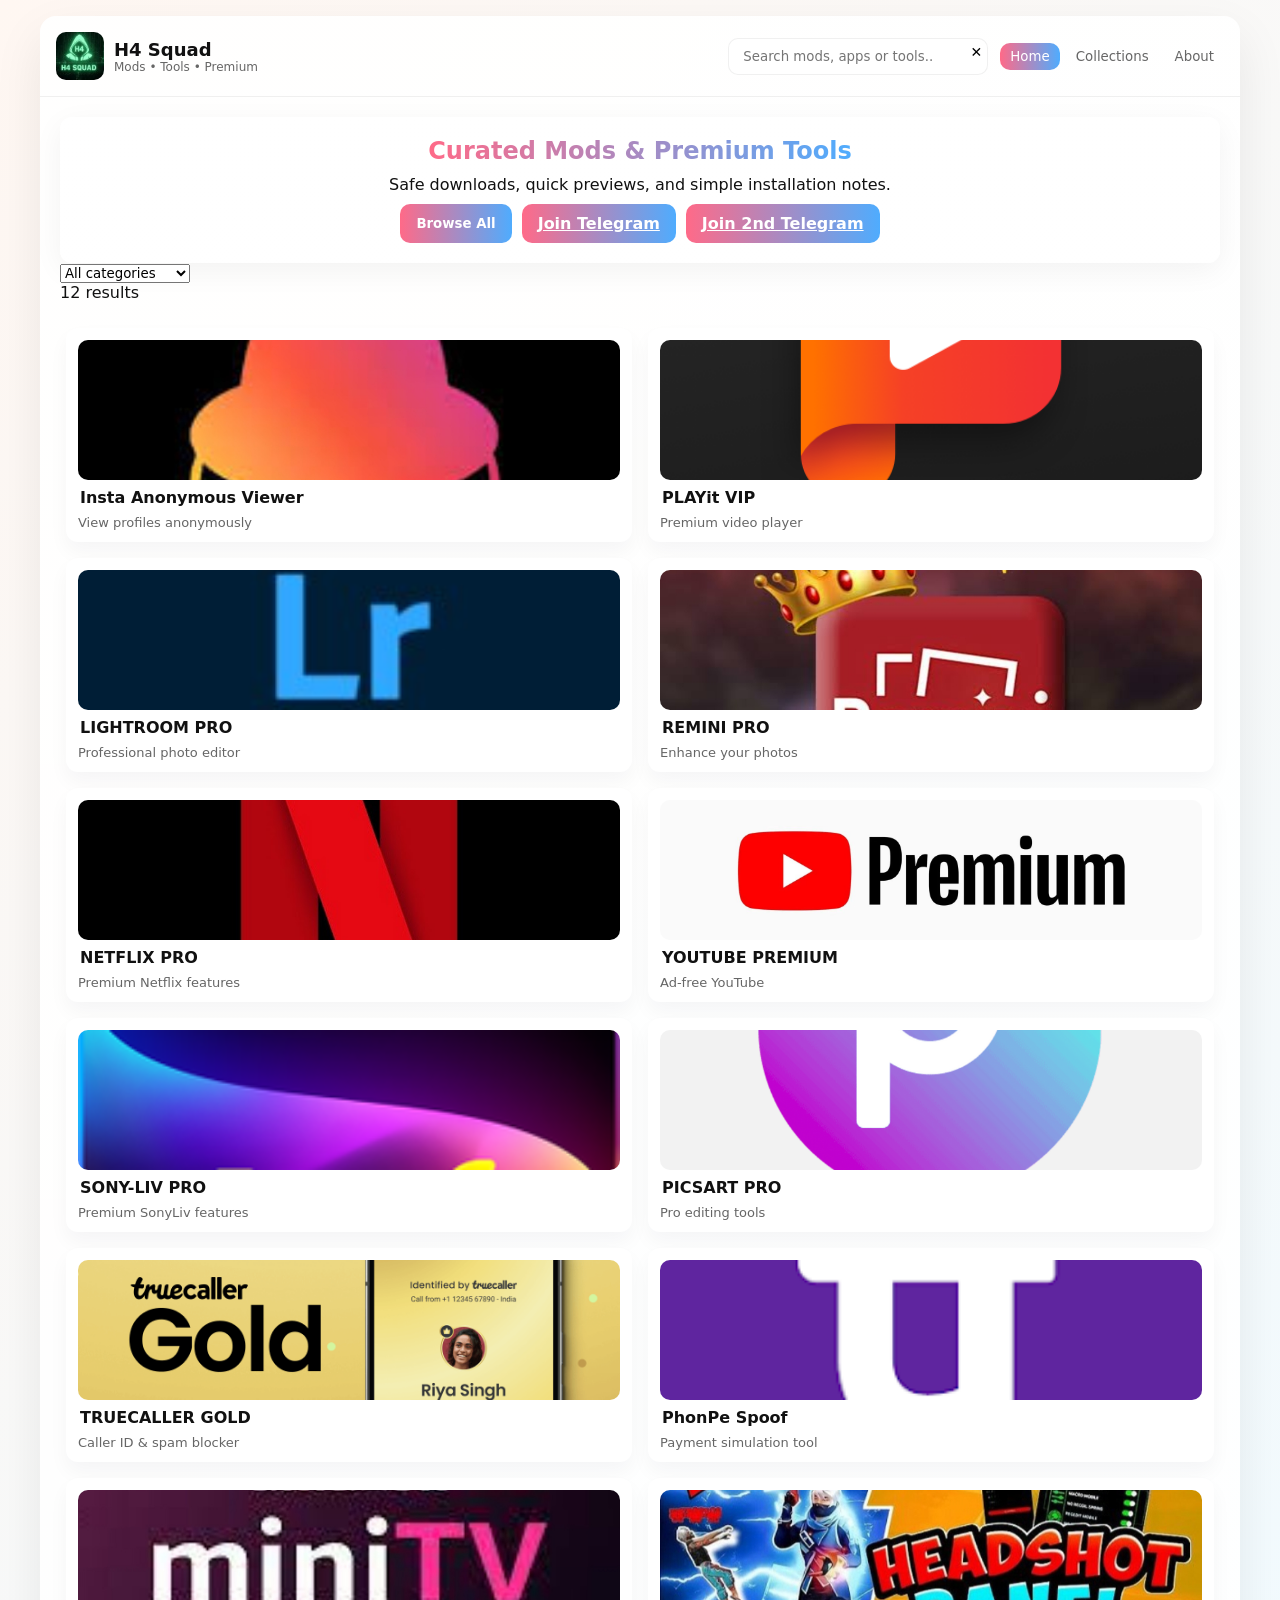
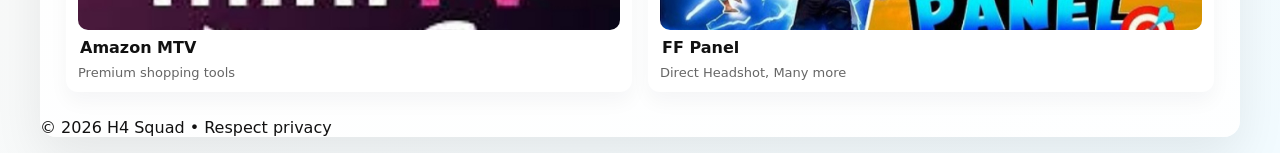
==== commit 47bc3d17: "Add files via upload" ====
--- a/index.html
+++ b/index.html
@@ -43,6 +43,7 @@
           <div class="hero-actions">
             <button id="showAll" class="btn primary">Browse All</button>
             <a class="btn telegram" href="https://t.me/h4_squad" target="_blank" rel="noopener">Join Telegram</a>
+            <a class="btn telegram" href="https://t.me/+J4scpz9v0fo3Otdl" target="_blank" rel="noopener">Join 2nd Telegram</a>
           </div>
         </div>
 
--- a/style.css
+++ b/style.css
@@ -150,4 +150,4 @@
     flex:1;               /* sab button equal width le */
     text-align:center; 
   }
-}
+}
